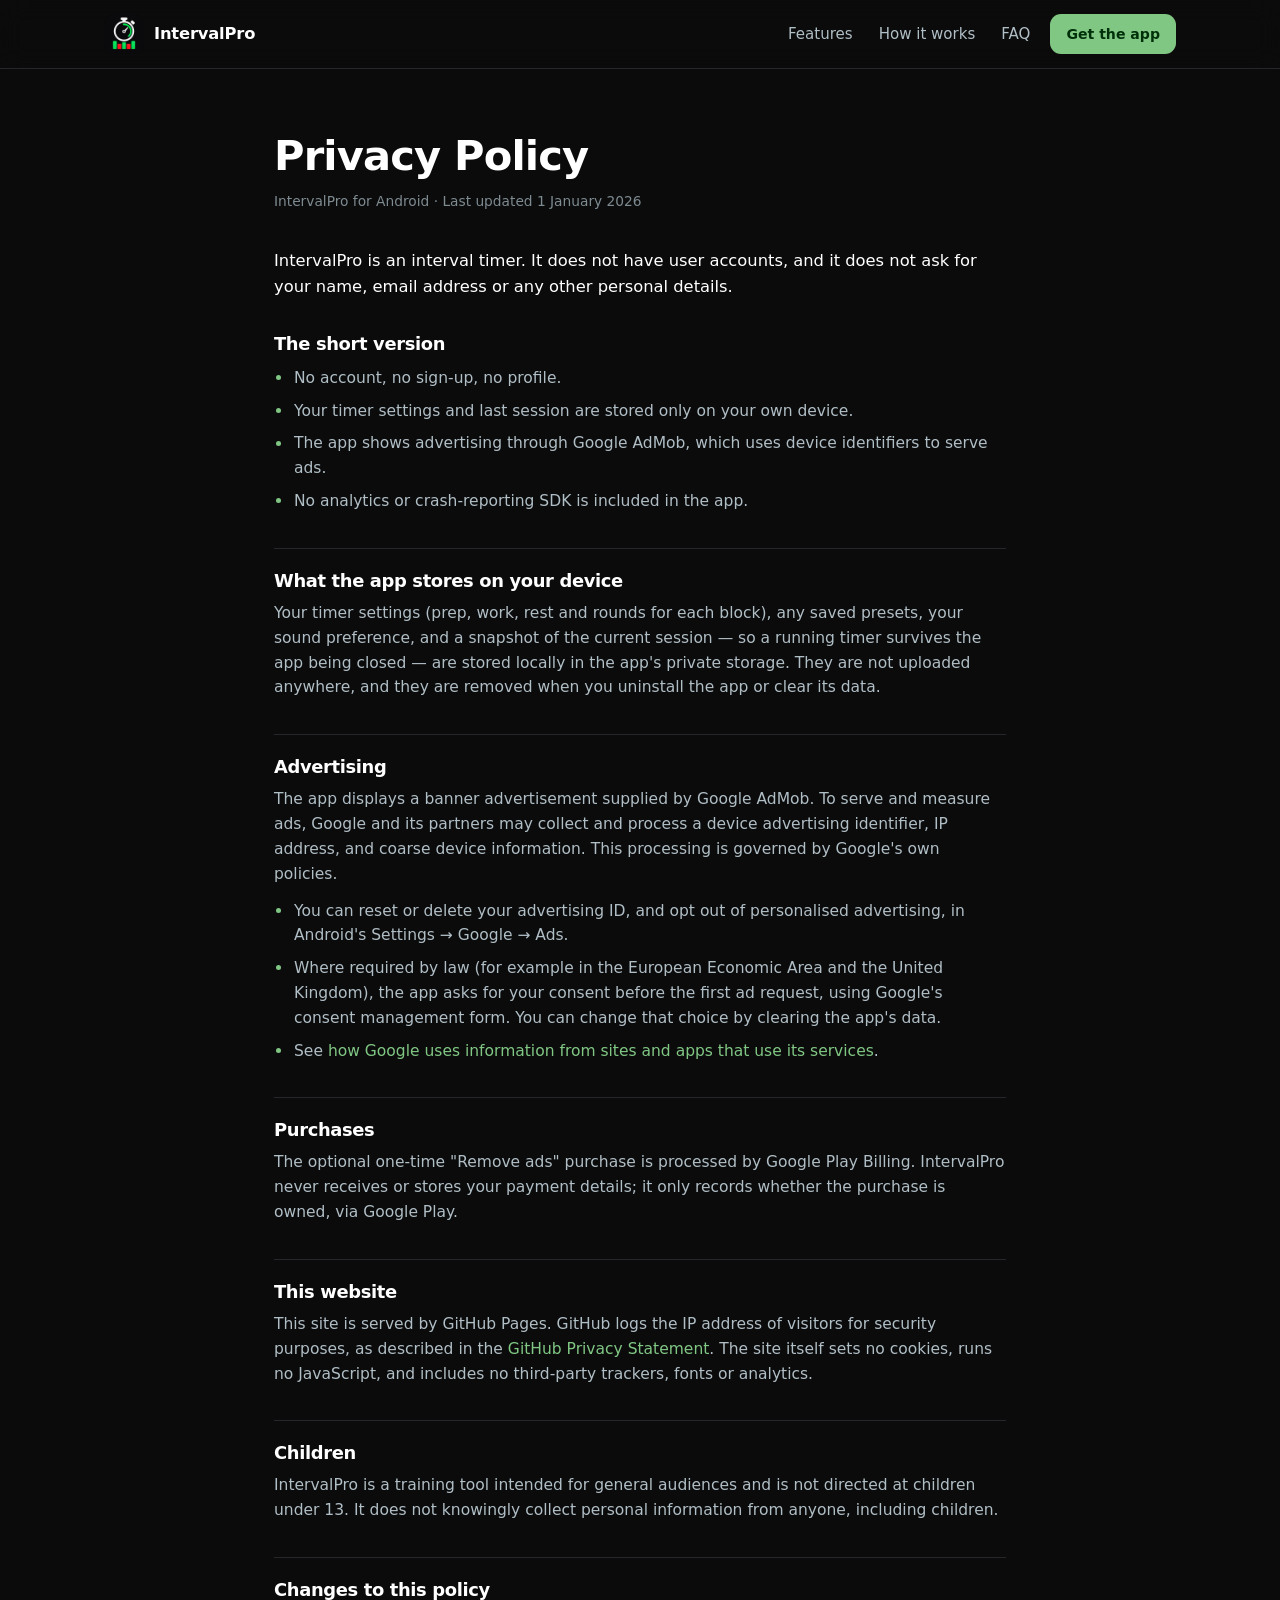
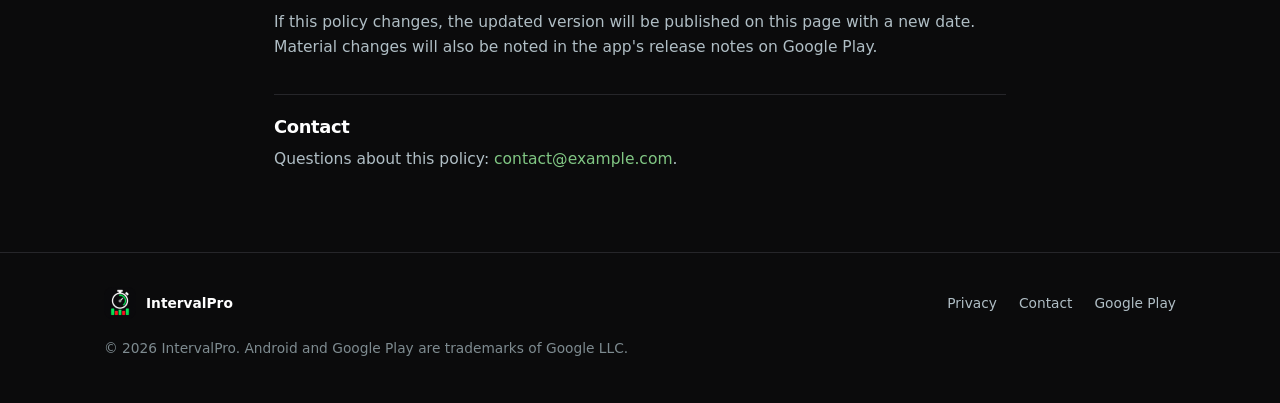
==== privacy/index.html @ 9db70d4d "Landing page: static, mobile-first, zero JavaScript index.html, styles.css, privacy policy, 404 page" ====
<!DOCTYPE html>
<html lang="en">
<head>
<meta charset="utf-8">
<meta name="viewport" content="width=device-width, initial-scale=1">
<title>Privacy Policy — IntervalPro</title>
<meta name="description" content="How IntervalPro handles your data: no account, settings stored on your device, Google AdMob advertising and Google Play purchases.">
<link rel="canonical" href="https://intervalpro.github.io/privacy/">
<meta name="theme-color" content="#0B0B0C">
<meta name="color-scheme" content="dark">
<link rel="icon" href="/favicon.ico" sizes="any">
<link rel="icon" href="../assets/favicon-32.png" sizes="32x32" type="image/png">
<link rel="apple-touch-icon" href="../assets/apple-touch-icon.png">
<link rel="stylesheet" href="../styles.css">
<style>
  .policy { padding: clamp(36px, 6vw, 64px) 0 80px; }
  .policy h1 { font-size: clamp(1.8rem, 4vw, 2.6rem); margin-bottom: 10px; }
  .policy .updated { color: var(--muted-dim); font-size: 0.86rem; margin-bottom: 36px; }
  .policy h2 {
    font-size: 1.12rem;
    margin: 34px 0 10px;
    padding-top: 22px;
    border-top: 1px solid var(--line);
  }
  .policy h2:first-of-type { border-top: 0; padding-top: 0; }
  .policy p, .policy li { color: var(--muted); font-size: 0.97rem; }
  .policy p + p { margin-top: 12px; }
  .policy ul { margin: 12px 0 0; display: grid; gap: 8px; }
  .policy ul li { padding-left: 20px; position: relative; }
  .policy ul li::before {
    content: "";
    position: absolute;
    left: 2px; top: 0.6em;
    width: 5px; height: 5px;
    border-radius: 50%;
    background: var(--green);
  }
  .policy a { color: var(--green); }
  .policy .lead { font-size: 1.02rem; color: var(--text); }
</style>
</head>
<body>
<a class="skip-link" href="#main">Skip to content</a>

<header class="site-header">
  <div class="wrap header-inner">
    <a class="brand" href="../" aria-label="IntervalPro home">
      <img src="../assets/icon-192.png" width="40" height="40" alt="" class="brand-icon">
      <span class="brand-name">IntervalPro</span>
    </a>
    <nav class="site-nav" aria-label="Main">
      <a href="../#features">Features</a>
      <a href="../#how">How it works</a>
      <a href="../#faq">FAQ</a>
    </nav>
    <a class="btn btn-small" href="https://play.google.com/store/apps/details?id=com.gsi85.intervalpro">Get the app</a>
  </div>
</header>

<main id="main" class="policy">
  <div class="wrap wrap-narrow">
    <h1>Privacy Policy</h1>
    <p class="updated">IntervalPro for Android · Last updated 1 January 2026</p>

    <p class="lead">IntervalPro is an interval timer. It does not have user accounts, and it does not ask for your name, email address or any other personal details.</p>

    <h2>The short version</h2>
    <ul>
      <li>No account, no sign-up, no profile.</li>
      <li>Your timer settings and last session are stored only on your own device.</li>
      <li>The app shows advertising through Google AdMob, which uses device identifiers to serve ads.</li>
      <li>No analytics or crash-reporting SDK is included in the app.</li>
    </ul>

    <h2>What the app stores on your device</h2>
    <p>Your timer settings (prep, work, rest and rounds for each block), any saved presets, your sound preference, and a snapshot of the current session — so a running timer survives the app being closed — are stored locally in the app's private storage. They are not uploaded anywhere, and they are removed when you uninstall the app or clear its data.</p>

    <h2>Advertising</h2>
    <p>The app displays a banner advertisement supplied by Google AdMob. To serve and measure ads, Google and its partners may collect and process a device advertising identifier, IP address, and coarse device information. This processing is governed by Google's own policies.</p>
    <ul>
      <li>You can reset or delete your advertising ID, and opt out of personalised advertising, in Android's Settings → Google → Ads.</li>
      <li>Where required by law (for example in the European Economic Area and the United Kingdom), the app asks for your consent before the first ad request, using Google's consent management form. You can change that choice by clearing the app's data.</li>
      <li>See <a href="https://policies.google.com/technologies/partner-sites" rel="noopener">how Google uses information from sites and apps that use its services</a>.</li>
    </ul>

    <h2>Purchases</h2>
    <p>The optional one-time "Remove ads" purchase is processed by Google Play Billing. IntervalPro never receives or stores your payment details; it only records whether the purchase is owned, via Google Play.</p>

    <h2>This website</h2>
    <p>This site is served by GitHub Pages. GitHub logs the IP address of visitors for security purposes, as described in the <a href="https://docs.github.com/en/site-policy/privacy-policies/github-general-privacy-statement" rel="noopener">GitHub Privacy Statement</a>. The site itself sets no cookies, runs no JavaScript, and includes no third-party trackers, fonts or analytics.</p>

    <h2>Children</h2>
    <p>IntervalPro is a training tool intended for general audiences and is not directed at children under 13. It does not knowingly collect personal information from anyone, including children.</p>

    <h2>Changes to this policy</h2>
    <p>If this policy changes, the updated version will be published on this page with a new date. Material changes will also be noted in the app's release notes on Google Play.</p>

    <h2>Contact</h2>
    <!-- PLACEHOLDER: replace with the real support address before publishing. -->
    <p>Questions about this policy: <a href="mailto:contact@example.com">contact@example.com</a>.</p>
  </div>
</main>

<footer class="site-footer">
  <div class="wrap footer-inner">
    <div class="footer-brand">
      <img src="../assets/icon-192.png" width="32" height="32" alt="" class="brand-icon">
      <span>IntervalPro</span>
    </div>
    <nav class="footer-links" aria-label="Footer">
      <a href="./">Privacy</a>
      <a href="mailto:contact@example.com">Contact</a>
      <a href="https://play.google.com/store/apps/details?id=com.gsi85.intervalpro">Google Play</a>
    </nav>
    <p class="footer-copy">&copy; 2026 IntervalPro. Android and Google Play are trademarks of Google LLC.</p>
  </div>
</footer>

</body>
</html>
---- styles.css ----
/* ============================================================================
   IntervalPro — landing page
   Palette is lifted from the app itself (ui/theme/Color.kt) so the site and the
   product look like the same thing: near-black field, white type, green accent,
   green Work phase, red Rest phase.
   No frameworks, no webfonts, no JavaScript.
   ========================================================================== */

:root {
  --bg: #0B0B0C;
  --surface: #141414;
  --surface-2: #1E1E1E;
  --surface-3: #2B2B2B;
  --line: #26262A;
  --text: #FFFFFF;
  --muted: #B0BEC5;
  --muted-dim: #7E8B90;
  --green: #81C784;
  --green-deep: #2E7D32;
  --work: #1B5E20;
  --rest: #B71C1C;
  --amber: #FFCC80;

  --radius: 18px;
  --radius-lg: 26px;
  --wrap: 1120px;
  --header-h: 68px;
}

*, *::before, *::after { box-sizing: border-box; }

html { -webkit-text-size-adjust: 100%; scroll-behavior: smooth; }

body {
  margin: 0;
  background: var(--bg);
  color: var(--text);
  font-family: system-ui, -apple-system, "Segoe UI", Roboto, "Helvetica Neue", Arial, sans-serif;
  font-size: 17px;
  line-height: 1.6;
  -webkit-font-smoothing: antialiased;
  overflow-x: hidden;
}

img { max-width: 100%; height: auto; display: block; }

h1, h2, h3 { margin: 0; line-height: 1.12; letter-spacing: -0.02em; font-weight: 700; }
p { margin: 0; }
ul, ol { margin: 0; padding: 0; list-style: none; }

a { color: var(--green); text-decoration: none; }
a:hover { text-decoration: underline; text-underline-offset: 3px; }

:focus-visible {
  outline: 2px solid var(--green);
  outline-offset: 3px;
  border-radius: 6px;
}

::selection { background: var(--green); color: #00300A; }

.wrap {
  width: 100%;
  max-width: var(--wrap);
  margin-inline: auto;
  padding-inline: 24px;
}
.wrap-narrow { max-width: 780px; }

.skip-link {
  position: absolute;
  left: -9999px;
  top: 0;
  background: var(--green);
  color: #00300A;
  padding: 10px 16px;
  z-index: 100;
  font-weight: 600;
}
.skip-link:focus { left: 12px; top: 12px; }

/* ── Header ───────────────────────────────────────────────────────────── */

.site-header {
  position: sticky;
  top: 0;
  z-index: 50;
  background: rgba(11, 11, 12, 0.82);
  backdrop-filter: blur(12px);
  border-bottom: 1px solid var(--line);
}

.header-inner {
  display: flex;
  align-items: center;
  gap: 20px;
  min-height: var(--header-h);
}

.brand {
  display: inline-flex;
  align-items: center;
  gap: 10px;
  color: var(--text);
  font-weight: 700;
  letter-spacing: -0.01em;
  font-size: 1.02rem;
}
.brand:hover { text-decoration: none; }
.brand-icon { width: 40px; height: 40px; border-radius: 10px; }

.site-nav {
  display: flex;
  gap: 26px;
  margin-left: auto;
  font-size: 0.94rem;
}
.site-nav a { color: var(--muted); }
.site-nav a:hover { color: var(--text); text-decoration: none; }

/* ── Buttons ──────────────────────────────────────────────────────────── */

.btn,
.play-btn {
  display: inline-flex;
  align-items: center;
  justify-content: center;
  gap: 12px;
  border-radius: 14px;
  font-weight: 600;
  text-decoration: none;
  transition: transform 0.15s ease, background-color 0.15s ease, border-color 0.15s ease;
}
.btn:hover, .play-btn:hover { text-decoration: none; }

.btn {
  background: var(--green);
  color: #00300A;
  padding: 12px 20px;
  font-size: 0.95rem;
}
.btn:hover { background: #9BDB9E; }

.btn-small { padding: 9px 16px; font-size: 0.88rem; border-radius: 11px; }

.play-btn {
  background: #050505;
  border: 1px solid #3A3A3A;
  color: var(--text);
  padding: 12px 22px 12px 18px;
  min-height: 60px;
  box-shadow: 0 10px 30px rgba(0, 0, 0, 0.45);
}
.play-btn:hover {
  background: #101010;
  border-color: #5A5A5A;
  transform: translateY(-1px);
}

.play-glyph {
  width: 26px;
  height: 26px;
  fill: var(--green);
  flex: none;
}

.play-btn-text {
  display: flex;
  flex-direction: column;
  line-height: 1.15;
  text-align: left;
}
.play-btn-text small {
  font-size: 0.62rem;
  letter-spacing: 0.11em;
  color: var(--muted);
  font-weight: 600;
}
.play-btn-text span {
  font-size: 1.12rem;
  font-weight: 700;
  letter-spacing: -0.01em;
}

/* ── Hero ─────────────────────────────────────────────────────────────── */

.hero {
  position: relative;
  padding: clamp(40px, 8vw, 88px) 0 clamp(40px, 7vw, 72px);
  overflow: hidden;
}
.hero::before {
  /* soft green bloom behind the artwork */
  content: "";
  position: absolute;
  top: -10%;
  right: -10%;
  width: 620px;
  height: 620px;
  background: radial-gradient(circle, rgba(129, 199, 132, 0.16), transparent 68%);
  pointer-events: none;
}

.hero-grid {
  position: relative;
  display: grid;
  grid-template-columns: minmax(0, 1fr) minmax(0, 0.9fr);
  gap: clamp(32px, 5vw, 64px);
  align-items: center;
}

.eyebrow {
  font-size: 0.76rem;
  letter-spacing: 0.16em;
  text-transform: uppercase;
  color: var(--green);
  font-weight: 700;
  margin-bottom: 18px;
}

h1 {
  font-size: clamp(2.05rem, 5.2vw, 3.5rem);
  margin-bottom: 20px;
}
.accent { color: var(--green); }

.lede {
  font-size: clamp(1rem, 1.4vw, 1.1rem);
  color: var(--muted);
  max-width: 34em;
  margin-bottom: 30px;
}

.cta-row {
  display: flex;
  align-items: center;
  gap: 18px;
  flex-wrap: wrap;
  margin-bottom: 30px;
}

.cta-note {
  font-size: 0.82rem;
  color: var(--muted-dim);
  line-height: 1.45;
}

.hero-list {
  display: flex;
  flex-wrap: wrap;
  gap: 10px 22px;
  font-size: 0.9rem;
  color: var(--muted);
}
.hero-list li { display: flex; align-items: center; gap: 9px; }
.hero-list li::before {
  content: "";
  width: 6px;
  height: 6px;
  border-radius: 50%;
  background: var(--green);
  flex: none;
}

/* ── Phone mockups (hand-built; see README) ───────────────────────────── */

/* Two phones, overlapping by a fixed 52px so neither one is cut in half:
   the pair is a flex row, not an absolute backdrop, so the back phone keeps
   its full width and only its right edge slides under the front one. */
.hero-art {
  position: relative;
  display: flex;
  justify-content: center;
  align-items: center;
  min-height: 480px;
}

.phone {
  border-radius: 34px;
  background: #0A0A0A;
  border: 1px solid #2A2A2A;
  box-shadow: 0 40px 80px rgba(0, 0, 0, 0.6), 0 0 0 8px #131313;
  padding: 8px;
  width: 258px;
  flex: none;
}

.phone-screen {
  border-radius: 27px;
  aspect-ratio: 9 / 19.2;
  display: flex;
  flex-direction: column;
  padding: 14px 16px 18px;
  overflow: hidden;
  background: #000;
}

.phase-work { background: var(--work); }
.phase-idle { background: #1A1A1A; }

.phone-front { position: relative; z-index: 2; }
.phone-back {
  position: relative;
  z-index: 1;
  width: 224px;
  margin-right: -52px;
  transform: translateY(14px) rotate(-7deg);
  filter: brightness(0.86);
}

/* status bar */
.p-status {
  display: flex;
  justify-content: space-between;
  align-items: center;
  font-size: 0.6rem;
  color: rgba(255, 255, 255, 0.85);
  font-variant-numeric: tabular-nums;
  margin-bottom: 10px;
}
.p-status-icons {
  width: 34px;
  height: 8px;
  border-radius: 2px;
  background:
    linear-gradient(90deg, rgba(255,255,255,0.75) 0 26%, transparent 26% 34%, rgba(255,255,255,0.75) 34% 60%, transparent 60% 68%, rgba(255,255,255,0.75) 68% 100%);
}

/* timer screen */
.p-top {
  display: flex;
  justify-content: space-between;
  align-items: center;
  margin-bottom: 6px;
}
.p-phase {
  font-size: 0.68rem;
  font-weight: 800;
  letter-spacing: 0.18em;
  color: #fff;
}
.p-round {
  font-size: 0.6rem;
  letter-spacing: 0.1em;
  color: rgba(255, 255, 255, 0.72);
  font-variant-numeric: tabular-nums;
}

.p-dial {
  position: relative;
  flex: 1;
  display: grid;
  place-items: center;
  margin: 6px 0;
}
.ring { position: absolute; inset: 0; width: 100%; height: 100%; transform: rotate(-90deg); }
.ring-track {
  fill: none;
  stroke: rgba(255, 255, 255, 0.28);
  stroke-width: 5;
}
.ring-progress {
  fill: none;
  stroke: #fff;
  stroke-width: 5;
  stroke-linecap: round;
}
.p-digits {
  position: relative;
  font-size: 3rem;
  font-weight: 700;
  letter-spacing: -0.04em;
  font-variant-numeric: tabular-nums;
  line-height: 1;
}

.p-controls {
  display: flex;
  justify-content: center;
  gap: 14px;
  padding-top: 6px;
}
.p-ctl {
  width: 44px;
  height: 44px;
  border-radius: 50%;
  background: rgba(0, 0, 0, 0.35);
  border: 1px solid rgba(255, 255, 255, 0.3);
  position: relative;
}
.p-ctl::after {
  content: "";
  position: absolute;
  inset: 0;
  margin: auto;
  width: 12px;
  height: 14px;
  /* pause: two bars, drawn as a hard-stop gradient rather than a clip-path */
  background: linear-gradient(90deg, #fff 0 37%, transparent 37% 63%, #fff 63% 100%);
}
.p-ctl-stop::after { height: 12px; width: 12px; background: #fff; }

/* setup screen */
.p-head {
  font-size: 0.66rem;
  font-weight: 800;
  letter-spacing: 0.18em;
  color: rgba(255, 255, 255, 0.72);
  margin: 4px 0 12px;
}
.p-boxes {
  display: grid;
  grid-template-columns: 1fr 1fr;
  gap: 9px;
  flex: 1;
  align-content: start;
}
.p-box {
  border-radius: 12px;
  padding: 10px 11px;
  display: flex;
  flex-direction: column;
  gap: 2px;
  color: #fff;
}
.p-box span {
  font-size: 0.52rem;
  letter-spacing: 0.12em;
  font-weight: 700;
  opacity: 0.82;
}
.p-box strong {
  font-size: 1.18rem;
  font-variant-numeric: tabular-nums;
  letter-spacing: -0.02em;
  line-height: 1.15;
}
.box-prep { background: #424242; }
.box-work { background: var(--work); }
.box-rest { background: var(--rest); }
.box-rounds { background: var(--surface-3); }

.p-start {
  margin-top: 12px;
  background: var(--green-deep);
  color: #fff;
  border-radius: 12px;
  text-align: center;
  font-size: 0.7rem;
  font-weight: 800;
  letter-spacing: 0.14em;
  padding: 11px 0;
}

/* ── Strip / chips ────────────────────────────────────────────────────── */

.strip {
  border-block: 1px solid var(--line);
  background: #0E0E0F;
  padding: 30px 0;
}
.strip-label {
  font-size: 0.76rem;
  letter-spacing: 0.14em;
  text-transform: uppercase;
  color: var(--muted-dim);
  font-weight: 700;
  margin-bottom: 18px;
}
.chips {
  display: flex;
  flex-wrap: wrap;
  gap: 10px;
}
.chips li {
  border: 1px solid var(--line);
  background: var(--surface);
  border-radius: 999px;
  padding: 7px 15px;
  font-size: 0.87rem;
  color: var(--muted);
}

/* ── Sections ─────────────────────────────────────────────────────────── */

.section { padding: clamp(56px, 8vw, 96px) 0; }
.section-tight { padding: clamp(40px, 6vw, 72px) 0; }

.section-title {
  font-size: clamp(1.55rem, 3.2vw, 2.3rem);
  margin-bottom: 14px;
}
.section-sub {
  color: var(--muted);
  max-width: 46em;
  margin-bottom: 40px;
}

.cards {
  display: grid;
  grid-template-columns: repeat(auto-fit, minmax(268px, 1fr));
  gap: 18px;
}

.card {
  background: var(--surface);
  border: 1px solid var(--line);
  border-radius: var(--radius);
  padding: 26px 24px 28px;
}
.card h3 { font-size: 1.06rem; margin-bottom: 9px; }
.card p { color: var(--muted); font-size: 0.94rem; }

.card-icon {
  display: grid;
  place-items: center;
  width: 42px;
  height: 42px;
  border-radius: 12px;
  background: var(--surface-3);
  color: var(--text);
  margin-bottom: 18px;
}
.card-icon svg { width: 22px; height: 22px; }
.card-icon-green { background: rgba(129, 199, 132, 0.14); color: var(--green); }

/* ── Steps ────────────────────────────────────────────────────────────── */

.steps {
  display: grid;
  grid-template-columns: repeat(auto-fit, minmax(240px, 1fr));
  gap: 18px;
  counter-reset: step;
}
.step {
  background: var(--surface);
  border: 1px solid var(--line);
  border-radius: var(--radius);
  padding: 26px 24px;
}
.step-num {
  display: grid;
  place-items: center;
  width: 34px;
  height: 34px;
  border-radius: 50%;
  background: var(--green);
  color: #00300A;
  font-weight: 800;
  font-size: 0.9rem;
  margin-bottom: 16px;
}
.step h3 { font-size: 1.02rem; margin-bottom: 8px; }
.step p { color: var(--muted); font-size: 0.94rem; }

/* ── Pricing ──────────────────────────────────────────────────────────── */

.price-grid {
  display: grid;
  grid-template-columns: repeat(auto-fit, minmax(280px, 1fr));
  gap: 18px;
  max-width: 820px;
}
.price-card {
  background: var(--surface);
  border: 1px solid var(--line);
  border-radius: var(--radius-lg);
  padding: 30px 28px;
}
.price-card h3 { font-size: 1.05rem; color: var(--muted); font-weight: 600; }
.price-tag {
  font-size: clamp(1.7rem, 4vw, 2.2rem);
  font-weight: 700;
  letter-spacing: -0.02em;
  margin: 6px 0 20px;
}
.price-card ul { display: grid; gap: 10px; }
.price-card li {
  font-size: 0.93rem;
  color: var(--muted);
  padding-left: 26px;
  position: relative;
}
.price-card li::before {
  content: "";
  position: absolute;
  left: 0;
  top: 0.42em;
  width: 13px;
  height: 13px;
  border-radius: 50%;
  background: rgba(129, 199, 132, 0.18);
  box-shadow: inset 0 0 0 1.5px var(--green);
}
.price-card-accent {
  border-color: rgba(129, 199, 132, 0.42);
  background: linear-gradient(160deg, rgba(129, 199, 132, 0.09), var(--surface) 62%);
}
.price-note {
  margin-top: 20px;
  font-size: 0.82rem;
  color: var(--muted-dim);
}

/* ── FAQ ──────────────────────────────────────────────────────────────── */

.faq { border-top: 1px solid var(--line); }
.faq details { border-bottom: 1px solid var(--line); }
.faq summary {
  cursor: pointer;
  padding: 20px 40px 20px 0;
  font-weight: 600;
  font-size: 1.01rem;
  position: relative;
  list-style: none;
}
.faq summary::-webkit-details-marker { display: none; }
.faq summary::after {
  content: "";
  position: absolute;
  right: 6px;
  top: 50%;
  width: 11px;
  height: 11px;
  border-right: 2px solid var(--muted);
  border-bottom: 2px solid var(--muted);
  transform: translateY(-70%) rotate(45deg);
  transition: transform 0.2s ease;
}
.faq details[open] summary::after { transform: translateY(-30%) rotate(-135deg); }
.faq details p {
  color: var(--muted);
  font-size: 0.95rem;
  padding: 0 0 22px;
  max-width: 60em;
}

/* ── Final CTA ────────────────────────────────────────────────────────── */

.cta-band { padding: 0 0 clamp(56px, 8vw, 96px); }
.cta-band-inner {
  display: flex;
  align-items: center;
  justify-content: space-between;
  gap: 30px;
  flex-wrap: wrap;
  background:
    radial-gradient(120% 160% at 88% 0%, rgba(129, 199, 132, 0.18), transparent 60%),
    var(--surface-2);
  border: 1px solid var(--line);
  border-radius: var(--radius-lg);
  padding: clamp(28px, 4vw, 46px);
}
.cta-band h2 { font-size: clamp(1.4rem, 3vw, 2rem); margin-bottom: 8px; }
.cta-band p { color: var(--muted); font-size: 0.95rem; }

/* ── Footer ───────────────────────────────────────────────────────────── */

.site-footer {
  border-top: 1px solid var(--line);
  padding: 34px 0 44px;
  font-size: 0.86rem;
  color: var(--muted-dim);
}
.footer-inner {
  display: flex;
  align-items: center;
  gap: 18px 30px;
  flex-wrap: wrap;
}
.footer-brand {
  display: inline-flex;
  align-items: center;
  gap: 10px;
  color: var(--text);
  font-weight: 600;
}
.footer-brand .brand-icon { width: 32px; height: 32px; border-radius: 8px; }
.footer-links { display: flex; gap: 22px; margin-left: auto; }
.footer-links a { color: var(--muted); }
.footer-links a:hover { color: var(--text); }
.footer-copy { flex-basis: 100%; margin: 0; }

/* ── Responsive ───────────────────────────────────────────────────────── */

@media (max-width: 900px) {
  .hero-grid { grid-template-columns: 1fr; }
  .hero-copy { order: 1; }
  .hero-art { order: 2; min-height: 0; margin-top: 8px; }
  .phone-back { display: none; }
  .phone { width: min(262px, 68vw); }
  .lede { max-width: none; }
}

@media (max-width: 760px) {
  .site-nav { display: none; }
  .header-inner { justify-content: space-between; }
  #main { scroll-margin-top: var(--header-h); }
  .section { padding: 52px 0; }
  .cta-band-inner { flex-direction: column; align-items: flex-start; }
  .p-digits { font-size: 2.6rem; }
}

@media (max-width: 480px) {
  body { font-size: 16px; }
  .wrap { padding-inline: 18px; }
  .cta-row { align-items: stretch; }
  .play-btn { width: 100%; justify-content: center; }
  .cta-note { text-align: center; flex-basis: 100%; }
  .footer-links { margin-left: 0; flex-basis: 100%; }
  .price-card { padding: 24px 20px; }

  /* Tighten the chips so the eight labels land as two even rows of four
     instead of 4 / 3 / 1 with a lonely orphan on the last line. */
  .chips { gap: 7px; }
  .chips li { font-size: 0.81rem; padding: 6px 12px; }
}

@media (prefers-reduced-motion: reduce) {
  html { scroll-behavior: auto; }
  *, *::before, *::after {
    animation-duration: 0.001ms !important;
    transition-duration: 0.001ms !important;
  }
}
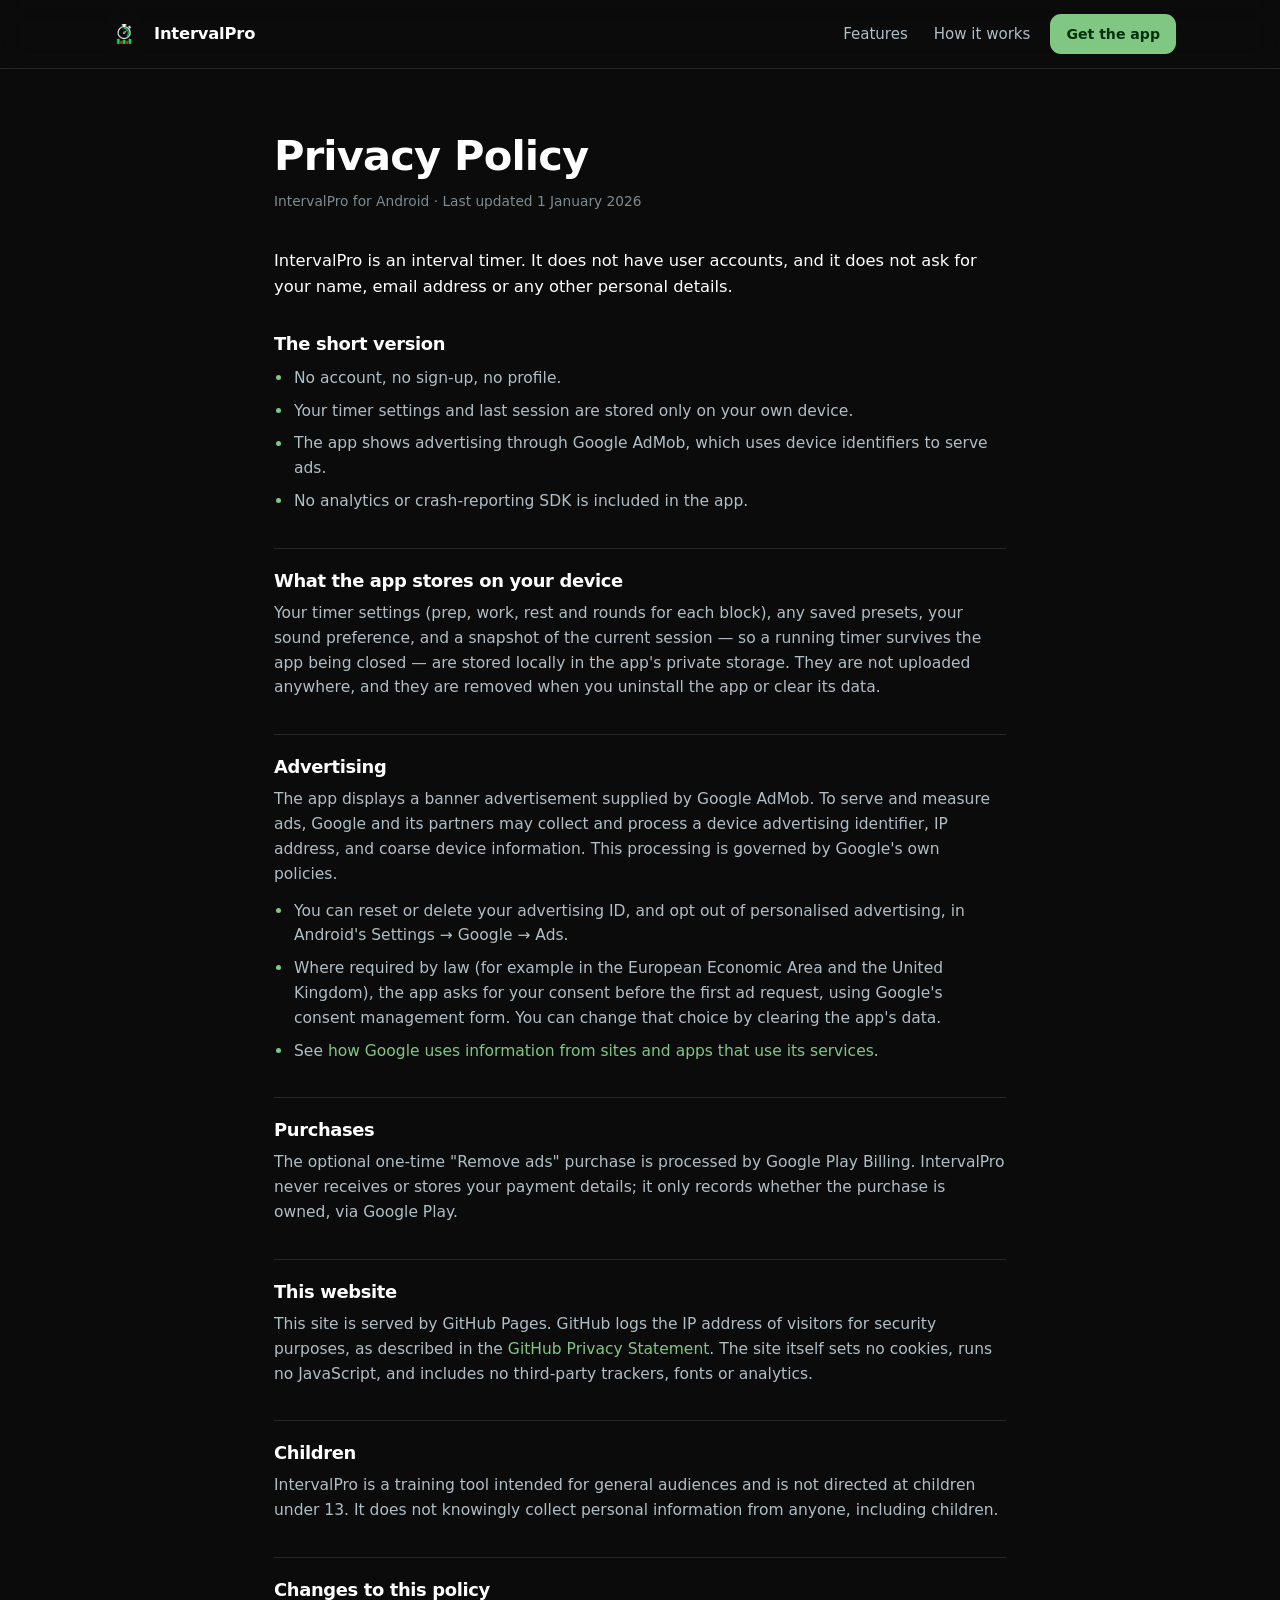
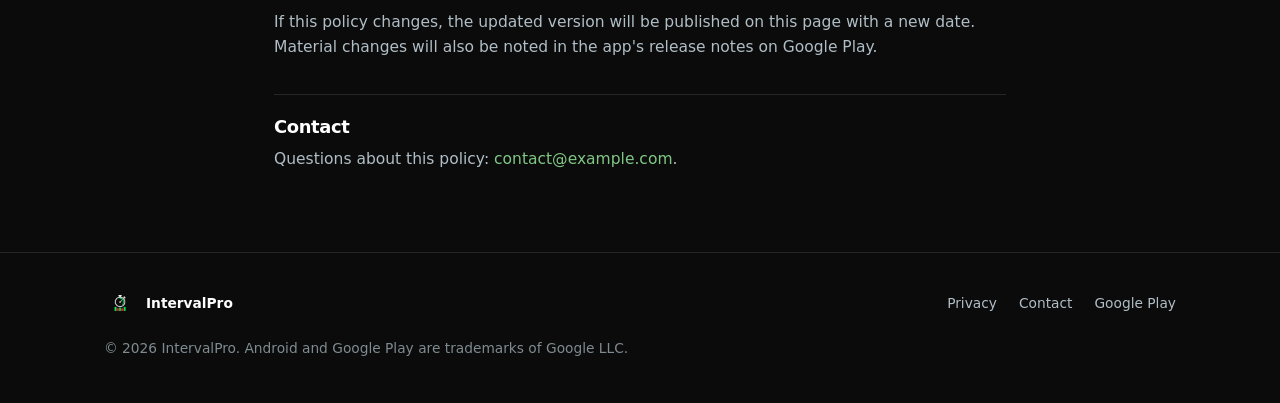
==== commit 4f0aaeab: "Remove the pricing and FAQ sections Client request. Also drops the now-dead anchors and styles: the " ====
--- a/privacy/index.html
+++ b/privacy/index.html
@@ -51,7 +51,6 @@
     <nav class="site-nav" aria-label="Main">
       <a href="../#features">Features</a>
       <a href="../#how">How it works</a>
-      <a href="../#faq">FAQ</a>
     </nav>
     <a class="btn btn-small" href="https://play.google.com/store/apps/details?id=com.gsi85.intervalpro">Get the app</a>
   </div>
--- a/styles.css
+++ b/styles.css
@@ -245,28 +245,11 @@
   line-height: 1.45;
 }
 
-.hero-list {
-  display: flex;
-  flex-wrap: wrap;
-  gap: 10px 22px;
-  font-size: 0.9rem;
-  color: var(--muted);
-}
-.hero-list li { display: flex; align-items: center; gap: 9px; }
-.hero-list li::before {
-  content: "";
-  width: 6px;
-  height: 6px;
-  border-radius: 50%;
-  background: var(--green);
-  flex: none;
-}
-
-/* ── Phone mockups (hand-built; see README) ───────────────────────────── */
-
-/* Two phones, overlapping by a fixed 52px so neither one is cut in half:
-   the pair is a flex row, not an absolute backdrop, so the back phone keeps
-   its full width and only its right edge slides under the front one. */
+/* ── Phone frames around the real screenshots ────────────────────────── */
+
+/* Two phones, overlapping by a fixed 52px: the pair is a flex row, not an absolute
+   backdrop, so the back phone keeps its full width and only its right edge slides
+   under the front one. */
 .hero-art {
   position: relative;
   display: flex;
@@ -281,175 +264,27 @@
   border: 1px solid #2A2A2A;
   box-shadow: 0 40px 80px rgba(0, 0, 0, 0.6), 0 0 0 8px #131313;
   padding: 8px;
-  width: 258px;
+  width: 240px;
   flex: none;
 }
 
-.phone-screen {
-  border-radius: 27px;
-  aspect-ratio: 9 / 19.2;
-  display: flex;
-  flex-direction: column;
-  padding: 14px 16px 18px;
-  overflow: hidden;
-  background: #000;
-}
-
-.phase-work { background: var(--work); }
-.phase-idle { background: #1A1A1A; }
+.phone img {
+  display: block;
+  width: 100%;
+  height: auto;
+  border-radius: 26px;
+}
 
 .phone-front { position: relative; z-index: 2; }
+/* Overlap is deliberately small (30px): the setup capture fills the full frame width, so a
+   deep overlap slices its value boxes and START button mid-word and reads as broken. */
 .phone-back {
   position: relative;
   z-index: 1;
-  width: 224px;
-  margin-right: -52px;
+  width: 200px;
+  margin-right: -30px;
   transform: translateY(14px) rotate(-7deg);
   filter: brightness(0.86);
-}
-
-/* status bar */
-.p-status {
-  display: flex;
-  justify-content: space-between;
-  align-items: center;
-  font-size: 0.6rem;
-  color: rgba(255, 255, 255, 0.85);
-  font-variant-numeric: tabular-nums;
-  margin-bottom: 10px;
-}
-.p-status-icons {
-  width: 34px;
-  height: 8px;
-  border-radius: 2px;
-  background:
-    linear-gradient(90deg, rgba(255,255,255,0.75) 0 26%, transparent 26% 34%, rgba(255,255,255,0.75) 34% 60%, transparent 60% 68%, rgba(255,255,255,0.75) 68% 100%);
-}
-
-/* timer screen */
-.p-top {
-  display: flex;
-  justify-content: space-between;
-  align-items: center;
-  margin-bottom: 6px;
-}
-.p-phase {
-  font-size: 0.68rem;
-  font-weight: 800;
-  letter-spacing: 0.18em;
-  color: #fff;
-}
-.p-round {
-  font-size: 0.6rem;
-  letter-spacing: 0.1em;
-  color: rgba(255, 255, 255, 0.72);
-  font-variant-numeric: tabular-nums;
-}
-
-.p-dial {
-  position: relative;
-  flex: 1;
-  display: grid;
-  place-items: center;
-  margin: 6px 0;
-}
-.ring { position: absolute; inset: 0; width: 100%; height: 100%; transform: rotate(-90deg); }
-.ring-track {
-  fill: none;
-  stroke: rgba(255, 255, 255, 0.28);
-  stroke-width: 5;
-}
-.ring-progress {
-  fill: none;
-  stroke: #fff;
-  stroke-width: 5;
-  stroke-linecap: round;
-}
-.p-digits {
-  position: relative;
-  font-size: 3rem;
-  font-weight: 700;
-  letter-spacing: -0.04em;
-  font-variant-numeric: tabular-nums;
-  line-height: 1;
-}
-
-.p-controls {
-  display: flex;
-  justify-content: center;
-  gap: 14px;
-  padding-top: 6px;
-}
-.p-ctl {
-  width: 44px;
-  height: 44px;
-  border-radius: 50%;
-  background: rgba(0, 0, 0, 0.35);
-  border: 1px solid rgba(255, 255, 255, 0.3);
-  position: relative;
-}
-.p-ctl::after {
-  content: "";
-  position: absolute;
-  inset: 0;
-  margin: auto;
-  width: 12px;
-  height: 14px;
-  /* pause: two bars, drawn as a hard-stop gradient rather than a clip-path */
-  background: linear-gradient(90deg, #fff 0 37%, transparent 37% 63%, #fff 63% 100%);
-}
-.p-ctl-stop::after { height: 12px; width: 12px; background: #fff; }
-
-/* setup screen */
-.p-head {
-  font-size: 0.66rem;
-  font-weight: 800;
-  letter-spacing: 0.18em;
-  color: rgba(255, 255, 255, 0.72);
-  margin: 4px 0 12px;
-}
-.p-boxes {
-  display: grid;
-  grid-template-columns: 1fr 1fr;
-  gap: 9px;
-  flex: 1;
-  align-content: start;
-}
-.p-box {
-  border-radius: 12px;
-  padding: 10px 11px;
-  display: flex;
-  flex-direction: column;
-  gap: 2px;
-  color: #fff;
-}
-.p-box span {
-  font-size: 0.52rem;
-  letter-spacing: 0.12em;
-  font-weight: 700;
-  opacity: 0.82;
-}
-.p-box strong {
-  font-size: 1.18rem;
-  font-variant-numeric: tabular-nums;
-  letter-spacing: -0.02em;
-  line-height: 1.15;
-}
-.box-prep { background: #424242; }
-.box-work { background: var(--work); }
-.box-rest { background: var(--rest); }
-.box-rounds { background: var(--surface-3); }
-
-.p-start {
-  margin-top: 12px;
-  background: var(--green-deep);
-  color: #fff;
-  border-radius: 12px;
-  text-align: center;
-  font-size: 0.7rem;
-  font-weight: 800;
-  letter-spacing: 0.14em;
-  padding: 11px 0;
 }
 
 /* ── Strip / chips ────────────────────────────────────────────────────── */
@@ -553,88 +388,6 @@
 .step h3 { font-size: 1.02rem; margin-bottom: 8px; }
 .step p { color: var(--muted); font-size: 0.94rem; }
 
-/* ── Pricing ──────────────────────────────────────────────────────────── */
-
-.price-grid {
-  display: grid;
-  grid-template-columns: repeat(auto-fit, minmax(280px, 1fr));
-  gap: 18px;
-  max-width: 820px;
-}
-.price-card {
-  background: var(--surface);
-  border: 1px solid var(--line);
-  border-radius: var(--radius-lg);
-  padding: 30px 28px;
-}
-.price-card h3 { font-size: 1.05rem; color: var(--muted); font-weight: 600; }
-.price-tag {
-  font-size: clamp(1.7rem, 4vw, 2.2rem);
-  font-weight: 700;
-  letter-spacing: -0.02em;
-  margin: 6px 0 20px;
-}
-.price-card ul { display: grid; gap: 10px; }
-.price-card li {
-  font-size: 0.93rem;
-  color: var(--muted);
-  padding-left: 26px;
-  position: relative;
-}
-.price-card li::before {
-  content: "";
-  position: absolute;
-  left: 0;
-  top: 0.42em;
-  width: 13px;
-  height: 13px;
-  border-radius: 50%;
-  background: rgba(129, 199, 132, 0.18);
-  box-shadow: inset 0 0 0 1.5px var(--green);
-}
-.price-card-accent {
-  border-color: rgba(129, 199, 132, 0.42);
-  background: linear-gradient(160deg, rgba(129, 199, 132, 0.09), var(--surface) 62%);
-}
-.price-note {
-  margin-top: 20px;
-  font-size: 0.82rem;
-  color: var(--muted-dim);
-}
-
-/* ── FAQ ──────────────────────────────────────────────────────────────── */
-
-.faq { border-top: 1px solid var(--line); }
-.faq details { border-bottom: 1px solid var(--line); }
-.faq summary {
-  cursor: pointer;
-  padding: 20px 40px 20px 0;
-  font-weight: 600;
-  font-size: 1.01rem;
-  position: relative;
-  list-style: none;
-}
-.faq summary::-webkit-details-marker { display: none; }
-.faq summary::after {
-  content: "";
-  position: absolute;
-  right: 6px;
-  top: 50%;
-  width: 11px;
-  height: 11px;
-  border-right: 2px solid var(--muted);
-  border-bottom: 2px solid var(--muted);
-  transform: translateY(-70%) rotate(45deg);
-  transition: transform 0.2s ease;
-}
-.faq details[open] summary::after { transform: translateY(-30%) rotate(-135deg); }
-.faq details p {
-  color: var(--muted);
-  font-size: 0.95rem;
-  padding: 0 0 22px;
-  max-width: 60em;
-}
-
 /* ── Final CTA ────────────────────────────────────────────────────────── */
 
 .cta-band { padding: 0 0 clamp(56px, 8vw, 96px); }
@@ -683,6 +436,17 @@
 
 /* ── Responsive ───────────────────────────────────────────────────────── */
 
+/* Between 901px and 1100px the two-column hero leaves the artwork column narrow, and at full
+   size the rotated pair finished flush against the viewport edge. Shrink the phones there
+   rather than let the front one touch the screen border. */
+@media (max-width: 1100px) and (min-width: 901px) {
+  .phone { width: 212px; }
+  .phone-back { width: 176px; }
+  /* Without this the headline wraps to three lines with "time." orphaned on its own,
+     because the copy column is at its narrowest while the clamp is near its largest. */
+  h1 { font-size: clamp(1.9rem, 4.5vw, 3rem); }
+}
+
 @media (max-width: 900px) {
   .hero-grid { grid-template-columns: 1fr; }
   .hero-copy { order: 1; }
@@ -698,7 +462,6 @@
   #main { scroll-margin-top: var(--header-h); }
   .section { padding: 52px 0; }
   .cta-band-inner { flex-direction: column; align-items: flex-start; }
-  .p-digits { font-size: 2.6rem; }
 }
 
 @media (max-width: 480px) {
@@ -708,7 +471,6 @@
   .play-btn { width: 100%; justify-content: center; }
   .cta-note { text-align: center; flex-basis: 100%; }
   .footer-links { margin-left: 0; flex-basis: 100%; }
-  .price-card { padding: 24px 20px; }
 
   /* Tighten the chips so the eight labels land as two even rows of four
      instead of 4 / 3 / 1 with a lonely orphan on the last line. */
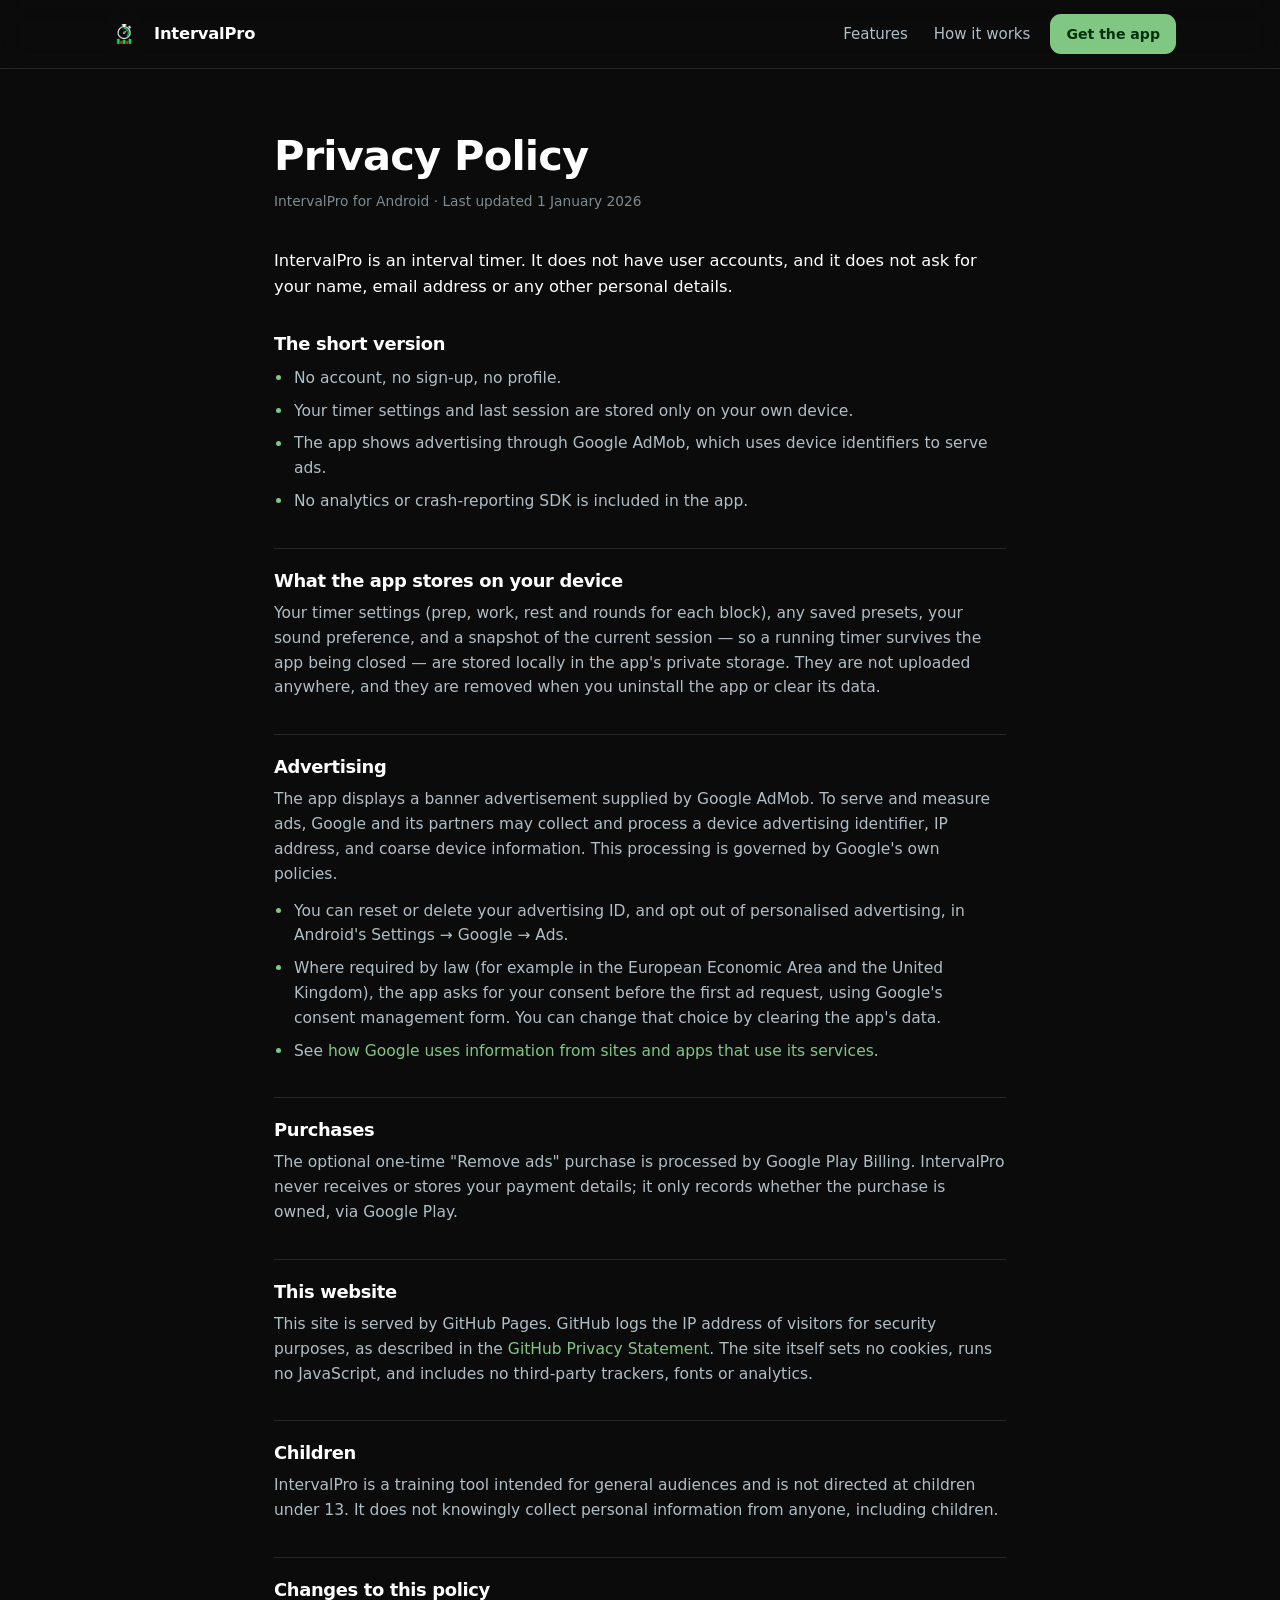
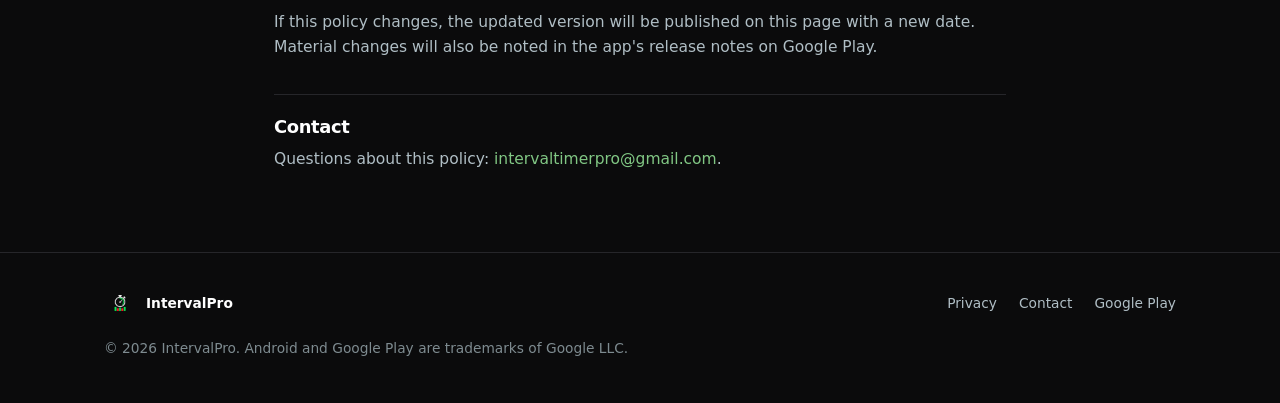
==== commit 896a0f37: "Use the real support address; Play links confirmed final contact@example.com -> intervaltimerpro@gma" ====
--- a/privacy/index.html
+++ b/privacy/index.html
@@ -95,8 +95,7 @@
     <p>If this policy changes, the updated version will be published on this page with a new date. Material changes will also be noted in the app's release notes on Google Play.</p>
 
     <h2>Contact</h2>
-    <!-- PLACEHOLDER: replace with the real support address before publishing. -->
-    <p>Questions about this policy: <a href="mailto:contact@example.com">contact@example.com</a>.</p>
+    <p>Questions about this policy: <a href="mailto:intervaltimerpro@gmail.com">intervaltimerpro@gmail.com</a>.</p>
   </div>
 </main>
 
@@ -108,7 +107,7 @@
     </div>
     <nav class="footer-links" aria-label="Footer">
       <a href="./">Privacy</a>
-      <a href="mailto:contact@example.com">Contact</a>
+      <a href="mailto:intervaltimerpro@gmail.com">Contact</a>
       <a href="https://play.google.com/store/apps/details?id=com.gsi85.intervalpro">Google Play</a>
     </nav>
     <p class="footer-copy">&copy; 2026 IntervalPro. Android and Google Play are trademarks of Google LLC.</p>
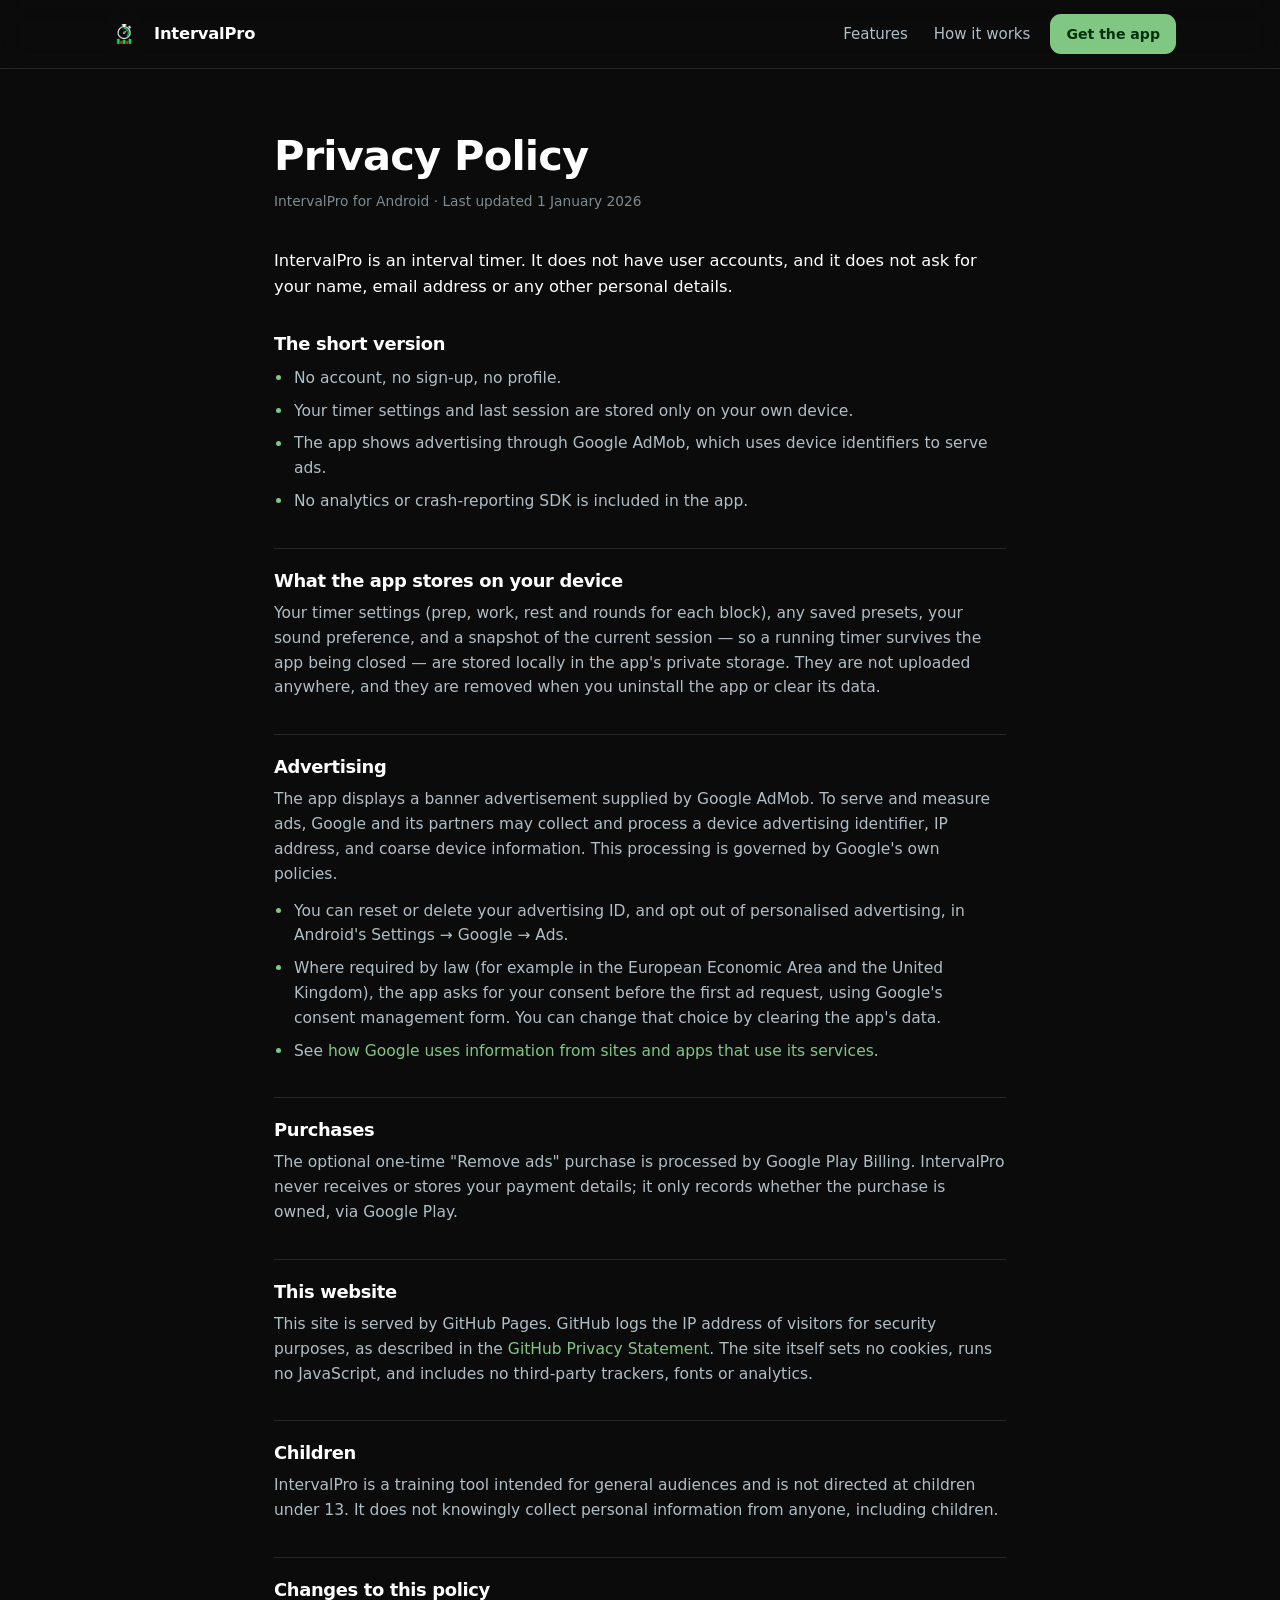
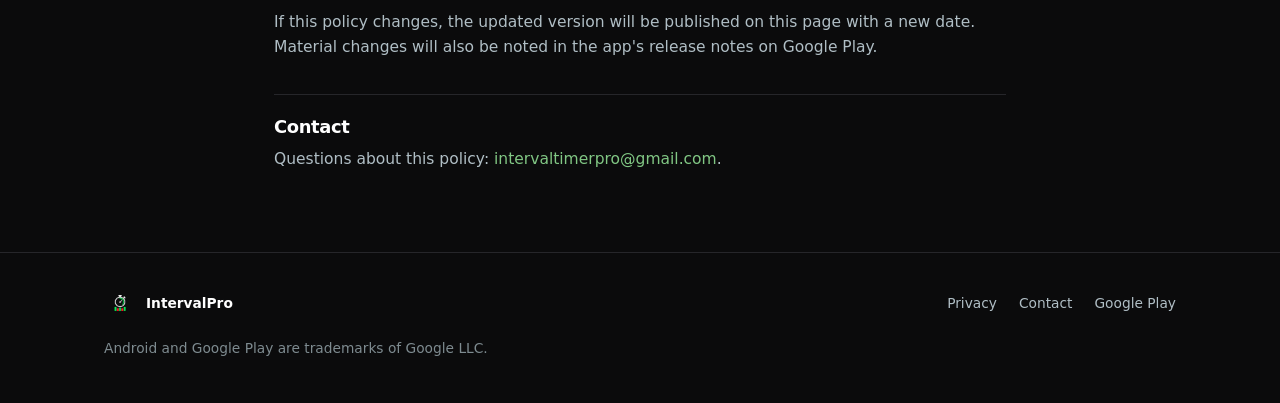
==== commit e83d7b63: "Ad disclosure, typo fix, footer cleanup - 'Stack sections easly' -> 'easily'. - The closing CTA now " ====
--- a/privacy/index.html
+++ b/privacy/index.html
@@ -110,7 +110,7 @@
       <a href="mailto:intervaltimerpro@gmail.com">Contact</a>
       <a href="https://play.google.com/store/apps/details?id=com.gsi85.intervalpro">Google Play</a>
     </nav>
-    <p class="footer-copy">&copy; 2026 IntervalPro. Android and Google Play are trademarks of Google LLC.</p>
+    <p class="footer-copy">Android and Google Play are trademarks of Google LLC.</p>
   </div>
 </footer>
 
--- a/styles.css
+++ b/styles.css
@@ -406,6 +406,19 @@
 }
 .cta-band h2 { font-size: clamp(1.4rem, 3vw, 2rem); margin-bottom: 8px; }
 .cta-band p { color: var(--muted); font-size: 0.95rem; }
+/* The copy block must yield width to the button: without an explicit flex basis the extra
+   disclosure line made the block wider than the row and wrapped the button onto its own line. */
+.cta-band-inner > div { flex: 1 1 420px; min-width: 0; }
+.cta-band-inner .play-btn { flex: none; }
+/* The ad/purchase disclosure: deliberately quieter than the "Free on Android" line above it,
+   because it is a footnote to the price claim rather than a second call to action. */
+.cta-band-note {
+  margin-top: 10px;
+  font-size: 0.83rem;
+  line-height: 1.5;
+  color: var(--muted-dim);
+  max-width: 46em;
+}
 
 /* ── Footer ───────────────────────────────────────────────────────────── */
 
